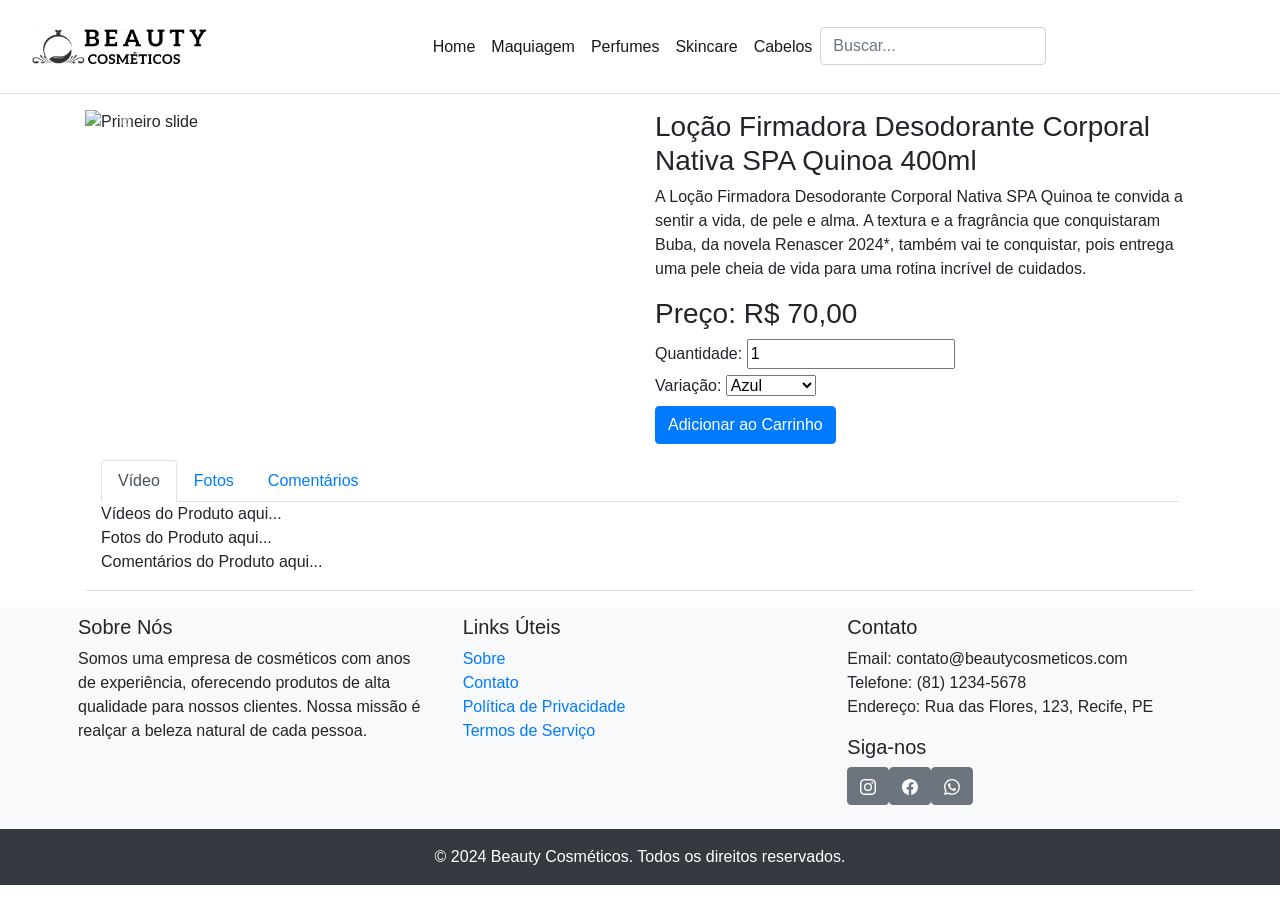
==== product-1.html @ da241781 "Adicionando barra navegavel e links" ====
<!DOCTYPE html>
<html lang="pt-br">
<head>
  <meta charset="UTF-8">
  <meta name="viewport" content="width=device-width, initial-scale=1.0">
  <title>Página do Produto</title>
  <script src="https://code.jquery.com/jquery-3.5.1.slim.min.js"></script>
  <script src="https://cdn.jsdelivr.net/npm/@popperjs/core@2.5.4/dist/umd/popper.min.js"></script>
  <script src="https://stackpath.bootstrapcdn.com/bootstrap/4.5.2/js/bootstrap.min.js"></script>
  <!-- Inclua o link para o Bootstrap CSS -->
  <link rel="stylesheet" href="https://stackpath.bootstrapcdn.com/bootstrap/4.5.2/css/bootstrap.min.css">
  <!-- Inclua o link para o seu arquivo CSS personalizado -->
  <link rel="stylesheet" href="style.css">
</head>

<body>  
    <header class="p-3 mb-3 border-bottom">
        <nav class="navbar navbar-expand-sm navbar-light bg-ligth">
            <a href="#" class="navbar-brand mb-0 h1">
                <img class="d-line-block aling-top" 
                src="/img/logo.png" width="175" height="35" alt="Beauty Cosméticos">
            </a>
            <div class="collapse.navbar-collapse mx-auto" id="navbarNav"> 
                <ul class="navbar-nav">
                    <li class="nav-itm active">
                        <a href="/index.html" class="nav-link active">Home</a>
                    </li>
                    <li class="nav-itm active">
                        <a href="#" class="nav-link">Maquiagem</a>
                    </li>
                    <li class="nav-itm active">
                        <a href="#" class="nav-link">Perfumes</a>
                    </li>
                    <li class="nav-itm active">
                        <a href="#" class="nav-link">Skincare</a>
                    </li>
                    <li class="nav-itm active">
                        <a href="#" class="nav-link">Cabelos</a>
                    </li>

                <form class="buscar" role="search">
                    <input type="search" class="form-control" placeholder="Buscar..." aria-label="Buscar">
                </form>
                </ul>
            </div>
        </nav>
    </header>


    <div class="container">
        <div class="row">
            <div class="col-md-6 ">
            <div id="carouselExampleIndicators" class="carousel slide" data-ride="carousel">
                <div class="carousel-inner">
                <div class="carousel-item active">
                    <img class="d-block w-20" src="/img/maebffb.png" alt="Primeiro slide">
                </div>
                <div class="carousel-item">
                    <img class="d-block w-50" src="img/Kit siage.jpeg" alt="Segundo slide">
                </div>
                <div class="carousel-item">
                    <img class="d-block w-50" src="img/mamaebebe.jpg" alt="Terceiro slide">
                </div>
                </div>
                <a class="carousel-control-prev" href="#carouselExampleIndicators" role="button" data-slide="prev">
                <span class="carousel-control-prev-icon" aria-hidden="true"></span>
                <span class="sr-only">Anterior</span>
                </a>
                <a class="carousel-control-next" href="#carouselExampleIndicators" role="button" data-slide="next">
                <span class="carousel-control-next-icon" aria-hidden="true"></span>
                <span class="sr-only">Próximo</span>
                </a>
            </div>
            </div>
            <div class="col-md-6">
            <div class="panel panel-default">
                <div class="panel-body">
                <h3>Loção Firmadora Desodorante Corporal Nativa SPA Quinoa 400ml</h3  >
                <p>A Loção Firmadora Desodorante Corporal Nativa SPA Quinoa te convida a sentir a vida, de pele e alma. A textura e a fragrância que conquistaram Buba, da novela Renascer 2024*, também vai te conquistar, pois entrega uma pele cheia de vida para uma rotina incrível de cuidados.</p>
                </div>
            </div>
            <div>
                <h3>Preço: R$ 70,00</h3>
                <div>
                <label for="quantidade">Quantidade:</label>
                <input type="number" id="quantidade" value="1" min="1">
                </div>
                <div>
                <label for="cor">Variação:</label>
                <select id="cor">
                    <option value="azul">Azul</option>
                    <option value="vermelho">Vermelho</option>
                    <option value="verde">Verde</option>
                </select>
                </div>
                <button id="adicionarCarrinho" class="btn btn-primary">Adicionar ao Carrinho</button>
            </div>
            </div>
        </div>

        <div class="p-3 mb-3 border-bottom">
            <ul class="nav nav-tabs">
            <li class="nav-item">
                <a class="nav-link active" href="#video">Vídeo</a>
            </li>
            <li class="nav-item">
                <a class="nav-link" href="#foto">Fotos</a>
            </li>
            <li class="nav-item">
                <a class="nav-link" href="#comentarios">Comentários</a>
            </li>
            </ul>
            <div id="video" class="content">
            Vídeos do Produto aqui...
            </div>
            <div id="foto" class="content">
            Fotos do Produto aqui...
            </div>
            <div id="comentarios" class="content">
            Comentários do Produto aqui...
            </div>
        </div>
    </div>

    <script src="/js/teste.js"></script>
    <script src="https://cdn.jsdelivr.net/npm/bootstrap@5.3.3/dist/js/bootstrap.bundle.min.js" integrity="sha384-YvpcrYf0tY3lHB60NNkmXc5s9fDVZLESaAA55NDzOxhy9GkcIdslK1eN7N6jIeHz" crossorigin="anonymous"></script>
</body>

<footer class="bg-light">
    <div class="container p-2">
        <div class="row">
            <!-- Sobre a empresa -->
            <div class="col-md-4">
                <h5>Sobre Nós</h5>
                <p>Somos uma empresa de cosméticos com anos de experiência, oferecendo produtos de alta qualidade para nossos clientes. Nossa missão é realçar a beleza natural de cada pessoa.</p>
            </div>
            
            <!-- Links úteis -->
            <div class="col-md-4">
                <h5>Links Úteis</h5>
                <ul class="list-unstyled">
                    <li><a href="#">Sobre</a></li>
                    <li><a href="#">Contato</a></li>
                    <li><a href="#">Política de Privacidade</a></li>
                    <li><a href="#">Termos de Serviço</a></li>
                </ul>
            </div>
            
            <!-- Informações de contato -->
            <div class="col-md-4">
                <h5>Contato</h5>
                <ul class="list-unstyled">
                    <li>Email: contato@beautycosmeticos.com</li>
                    <li>Telefone: (81) 1234-5678</li>
                    <li>Endereço: Rua das Flores, 123, Recife, PE</li>
                </ul>
                
                <!-- Redes Sociais -->
                <h5>Siga-nos</h5>
                <ul class="list-unstyled d-flex">
                    <li><button type="button" class="btn btn-secondary me-2">
                        <svg xmlns="http://www.w3.org/2000/svg" width="16" height="16" fill="currentColor" class="bi bi-instagram" viewBox="0 0 16 16">
                        <path d="M8 0C5.829 0 5.556.01 4.703.048 3.85.088 3.269.222 2.76.42a3.9 3.9 0 0 0-1.417.923A3.9 3.9 0 0 0 .42 2.76C.222 3.268.087 3.85.048 4.7.01 5.555 0 5.827 0 8.001c0 2.172.01 2.444.048 3.297.04.852.174 1.433.372 1.942.205.526.478.972.923 1.417.444.445.89.719 1.416.923.51.198 1.09.333 1.942.372C5.555 15.99 5.827 16 8 16s2.444-.01 3.298-.048c.851-.04 1.434-.174 1.943-.372a3.9 3.9 0 0 0 1.416-.923c.445-.445.718-.891.923-1.417.197-.509.332-1.09.372-1.942C15.99 10.445 16 10.173 16 8s-.01-2.445-.048-3.299c-.04-.851-.175-1.433-.372-1.941a3.9 3.9 0 0 0-.923-1.417A3.9 3.9 0 0 0 13.24.42c-.51-.198-1.092-.333-1.943-.372C10.443.01 10.172 0 7.998 0zm-.717 1.442h.718c2.136 0 2.389.007 3.232.046.78.035 1.204.166 1.486.275.373.145.64.319.92.599s.453.546.598.92c.11.281.24.705.275 1.485.039.843.047 1.096.047 3.231s-.008 2.389-.047 3.232c-.035.78-.166 1.203-.275 1.485a2.5 2.5 0 0 1-.599.919c-.28.28-.546.453-.92.598-.28.11-.704.24-1.485.276-.843.038-1.096.047-3.232.047s-2.39-.009-3.233-.047c-.78-.036-1.203-.166-1.485-.276a2.5 2.5 0 0 1-.92-.598 2.5 2.5 0 0 1-.6-.92c-.109-.281-.24-.705-.275-1.485-.038-.843-.046-1.096-.046-3.233s.008-2.388.046-3.231c.036-.78.166-1.204.276-1.486.145-.373.319-.64.599-.92s.546-.453.92-.598c.282-.11.705-.24 1.485-.276.738-.034 1.024-.044 2.515-.045zm4.988 1.328a.96.96 0 1 0 0 1.92.96.96 0 0 0 0-1.92m-4.27 1.122a4.109 4.109 0 1 0 0 8.217 4.109 4.109 0 0 0 0-8.217m0 1.441a2.667 2.667 0 1 1 0 5.334 2.667 2.667 0 0 1 0-5.334"></path>
                        </svg>
                    </button></li>

                    <li><button type="button" class="btn btn-secondary me-2">
                        <svg xmlns="http://www.w3.org/2000/svg" width="16" height="16" fill="currentColor" class="bi bi-facebook" viewBox="0 0 16 16">
                        <path d="M16 8.049c0-4.446-3.582-8.05-8-8.05C3.58 0-.002 3.603-.002 8.05c0 4.017 2.926 7.347 6.75 7.951v-5.625h-2.03V8.05H6.75V6.275c0-2.017 1.195-3.131 3.022-3.131.876 0 1.791.157 1.791.157v1.98h-1.009c-.993 0-1.303.621-1.303 1.258v1.51h2.218l-.354 2.326H9.25V16c3.824-.604 6.75-3.934 6.75-7.951"></path>
                        </svg>
                    </button></li>

                    <li><button type="button" class="btn btn-secondary me-2">
                        <svg xmlns="http://www.w3.org/2000/svg" width="16" height="16" fill="currentColor" class="bi bi-whatsapp" viewBox="0 0 16 16">
                        <path d="M13.601 2.326A7.85 7.85 0 0 0 7.994 0C3.627 0 .068 3.558.064 7.926c0 1.399.366 2.76 1.057 3.965L0 16l4.204-1.102a7.9 7.9 0 0 0 3.79.965h.004c4.368 0 7.926-3.558 7.93-7.93A7.9 7.9 0 0 0 13.6 2.326zM7.994 14.521a6.6 6.6 0 0 1-3.356-.92l-.24-.144-2.494.654.666-2.433-.156-.251a6.56 6.56 0 0 1-1.007-3.505c0-3.626 2.957-6.584 6.591-6.584a6.56 6.56 0 0 1 4.66 1.931 6.56 6.56 0 0 1 1.928 4.66c-.004 3.639-2.961 6.592-6.592 6.592m3.615-4.934c-.197-.099-1.17-.578-1.353-.646-.182-.065-.315-.099-.445.099-.133.197-.513.646-.627.775-.114.133-.232.148-.43.05-.197-.1-.836-.308-1.592-.985-.59-.525-.985-1.175-1.103-1.372-.114-.198-.011-.304.088-.403.087-.088.197-.232.296-.346.1-.114.133-.198.198-.33.065-.134.034-.248-.015-.347-.05-.099-.445-1.076-.612-1.47-.16-.389-.323-.335-.445-.34-.114-.007-.247-.007-.38-.007a.73.73 0 0 0-.529.247c-.182.198-.691.677-.691 1.654s.71 1.916.81 2.049c.098.133 1.394 2.132 3.383 2.992.47.205.84.326 1.129.418.475.152.904.129 1.246.08.38-.058 1.171-.48 1.338-.943.164-.464.164-.86.114-.943-.049-.084-.182-.133-.38-.232"></path>
                        </svg>
                    </button></li>
                </ul>
            </div>
        </div>
    </div>
        
    <!-- Direitos Autorais -->
    <div class="text-center p-3 bg-dark text-white">
        &copy; 2024 Beauty Cosméticos. Todos os direitos reservados.
    </div>
</footer>
</html>
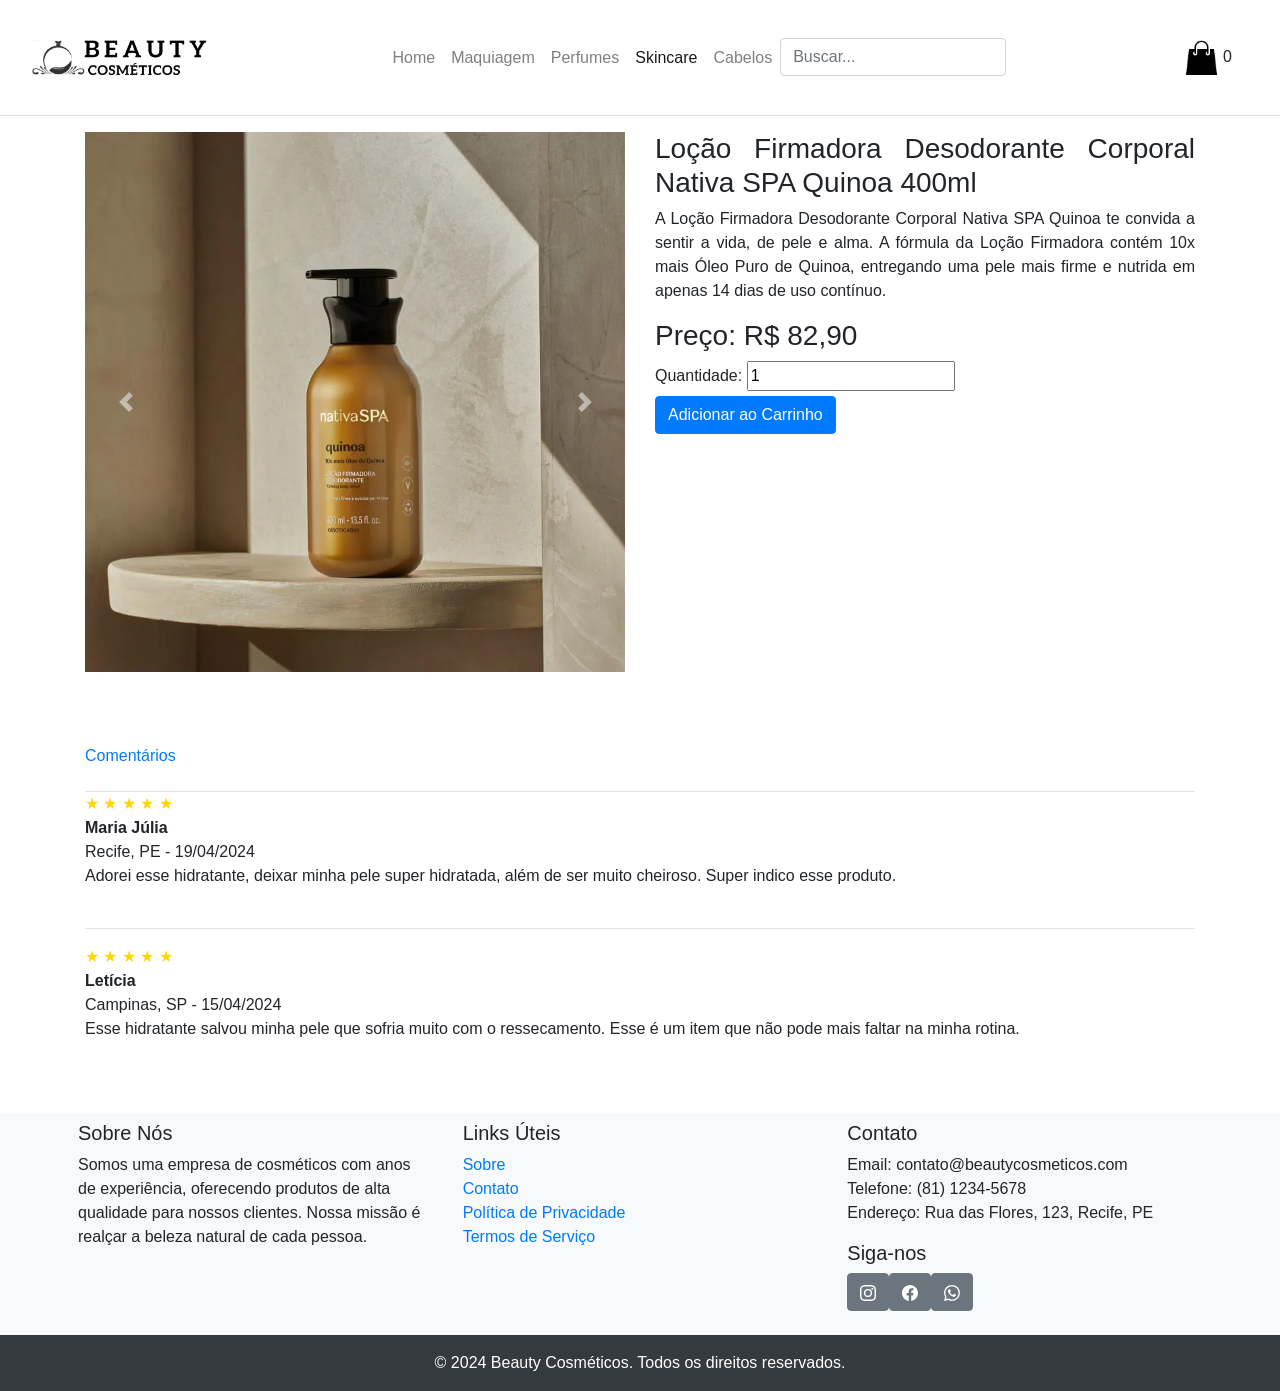
==== commit c252b680: "carrinho de compras + glass mode" ====
--- a/product-1.html
+++ b/product-1.html
@@ -1,188 +1,213 @@
 <!DOCTYPE html>
 <html lang="pt-br">
-<head>
-  <meta charset="UTF-8">
-  <meta name="viewport" content="width=device-width, initial-scale=1.0">
-  <title>Página do Produto</title>
-  <script src="https://code.jquery.com/jquery-3.5.1.slim.min.js"></script>
-  <script src="https://cdn.jsdelivr.net/npm/@popperjs/core@2.5.4/dist/umd/popper.min.js"></script>
-  <script src="https://stackpath.bootstrapcdn.com/bootstrap/4.5.2/js/bootstrap.min.js"></script>
-  <!-- Inclua o link para o Bootstrap CSS -->
-  <link rel="stylesheet" href="https://stackpath.bootstrapcdn.com/bootstrap/4.5.2/css/bootstrap.min.css">
-  <!-- Inclua o link para o seu arquivo CSS personalizado -->
-  <link rel="stylesheet" href="style.css">
-</head>
-
-<body>  
-    <header class="p-3 mb-3 border-bottom">
-        <nav class="navbar navbar-expand-sm navbar-light bg-ligth">
-            <a href="#" class="navbar-brand mb-0 h1">
-                <img class="d-line-block aling-top" 
-                src="/img/logo.png" width="175" height="35" alt="Beauty Cosméticos">
-            </a>
-            <div class="collapse.navbar-collapse mx-auto" id="navbarNav"> 
-                <ul class="navbar-nav">
-                    <li class="nav-itm active">
-                        <a href="/index.html" class="nav-link active">Home</a>
+    <head>
+        <meta charset="UTF-8">
+        <meta name="viewport" content="width=device-width, initial-scale=1.0">
+        <title>Página do Produto</title>
+        <link rel="stylesheet" href="https://stackpath.bootstrapcdn.com/bootstrap/4.5.2/css/bootstrap.min.css">
+        <link rel="stylesheet" href="/css/styles.css">
+    </head>
+
+    <body> 
+        <header class="p-3 mb-3 border-bottom">
+            <nav class="navbar navbar-expand-sm navbar-light bg-ligth">
+                <a href="/index.html" class="navbar-brand mb-0 h1">
+                    <img class="d-inline-block align-top" src="/img/logo.png" width="175" height="35" alt="Beauty Cosméticos">
+                </a>
+        
+                <!-- Centraliza o menu de navegação -->
+                <div class="collapse navbar-collapse justify-content-center" id="navbarNav">
+                    <ul class="navbar-nav">
+                        <li class="nav-item ">
+                            <a href="/index.html" class="nav-link">Home</a>
+                        </li>
+                        <li class="nav-item">
+                            <a href="#" class="nav-link">Maquiagem</a>
+                        </li>
+                        <li class="nav-item">
+                            <a href="#" class="nav-link">Perfumes</a>
+                        </li>
+                        <li class="nav-item active">
+                            <a href="#" class="nav-link active">Skincare</a>
+                        </li>
+                        <li class="nav-item">
+                            <a href="#" class="nav-link">Cabelos</a>
+                        </li>
+                        <li>
+                            <form class="buscar" role="search">
+                                <input type="search" class="form-control" placeholder="Buscar..." aria-label="Buscar">
+                            </form>
+                        </li>
+                    </ul>
+                </div>
+        
+                <!-- Ícone da sacola de compras posicionado no canto superior direito -->
+                <div id="cart-icon" class="top-0 end-0 p-3">
+                    <img src="/img/sacola-de-compras-50-esc.png" width="35" height="35" alt="Sacola de Compras">
+                    <span id="cart-total">0</span>
+                </div>
+            </nav>
+        </header>
+        
+         
+
+        <div class="container"> 
+            <div class="row">
+                <div class="col-md-6">
+                    <div id="carouselExampleIndicators" class="carousel slide" data-ride="carousel">
+                        <div class="carousel-inner">  
+                        <div class="carousel-item active">
+                            <img class="d-block w-100" src="img/quinoa1.png" alt="Primeiro slide">
+                        </div>
+                        <div class="carousel-item">
+                            <img class="d-block w-100" src="img/quinoa2.png" alt="Segundo slide">
+                        </div>
+                        <div class="carousel-item">
+                            <img class="d-block w-100" src="img/quinoa3.png" alt="Terceiro slide">
+                        </div>
+                        </div>
+                        <a class="carousel-control-prev" href="#carouselExampleIndicators" role="button" data-slide="prev">
+                        <span class="carousel-control-prev-icon" aria-hidden="true"></span>
+                        <span class="sr-only">Anterior</span>
+                        </a>
+                        <a class="carousel-control-next" href="#carouselExampleIndicators" role="button" data-slide="next">
+                        <span class="carousel-control-next-icon" aria-hidden="true"></span>
+                        <span class="sr-only">Próximo</span>
+                        </a>
+                    </div>
+                </div>
+            <div class="col-md-6">
+                <div class="panel panel-default">
+                    <div class="panel-body">
+                        <h3>Loção Firmadora Desodorante Corporal Nativa SPA Quinoa 400ml</h3  >
+                        <p>A Loção Firmadora Desodorante Corporal Nativa SPA Quinoa te convida a sentir a vida, de pele e alma.
+                            A fórmula da Loção Firmadora contém 10x mais Óleo Puro de Quinoa, entregando uma pele mais firme e nutrida em apenas 14 dias de uso contínuo.
+                        </p>
+                    </div>
+                </div>
+                <div>
+                    <h3>Preço: R$ 82,90</h3>
+                    <div>
+                        <label for="quantidade">Quantidade:</label>
+                        <input type="number" id="quantidade" value="1" min="1">
+                    </div>
+                    <button id="adicionarCarrinho" class="btn btn-primary">Adicionar ao Carrinho</button>
+                </div>
+                </div>
+            </div> 
+            <br><br><br>  
+            <div>
+                <ul class="nav nav-tabs">
+                    <li class="nav-item">
+                        <a class="#" href="#comentarios">Comentários</a>
+                        <br><br>
                     </li>
-                    <li class="nav-itm active">
-                        <a href="#" class="nav-link">Maquiagem</a>
-                    </li>
-                    <li class="nav-itm active">
-                        <a href="#" class="nav-link">Perfumes</a>
-                    </li>
-                    <li class="nav-itm active">
-                        <a href="#" class="nav-link">Skincare</a>
-                    </li>
-                    <li class="nav-itm active">
-                        <a href="#" class="nav-link">Cabelos</a>
-                    </li>
-
-                <form class="buscar" role="search">
-                    <input type="search" class="form-control" placeholder="Buscar..." aria-label="Buscar">
-                </form>
                 </ul>
-            </div>
-        </nav>
-    </header>
-
-
-    <div class="container">
-        <div class="row">
-            <div class="col-md-6 ">
-            <div id="carouselExampleIndicators" class="carousel slide" data-ride="carousel">
-                <div class="carousel-inner">
-                <div class="carousel-item active">
-                    <img class="d-block w-20" src="/img/maebffb.png" alt="Primeiro slide">
-                </div>
-                <div class="carousel-item">
-                    <img class="d-block w-50" src="img/Kit siage.jpeg" alt="Segundo slide">
-                </div>
-                <div class="carousel-item">
-                    <img class="d-block w-50" src="img/mamaebebe.jpg" alt="Terceiro slide">
-                </div>
-                </div>
-                <a class="carousel-control-prev" href="#carouselExampleIndicators" role="button" data-slide="prev">
-                <span class="carousel-control-prev-icon" aria-hidden="true"></span>
-                <span class="sr-only">Anterior</span>
-                </a>
-                <a class="carousel-control-next" href="#carouselExampleIndicators" role="button" data-slide="next">
-                <span class="carousel-control-next-icon" aria-hidden="true"></span>
-                <span class="sr-only">Próximo</span>
-                </a>
-            </div>
-            </div>
-            <div class="col-md-6">
-            <div class="panel panel-default">
-                <div class="panel-body">
-                <h3>Loção Firmadora Desodorante Corporal Nativa SPA Quinoa 400ml</h3  >
-                <p>A Loção Firmadora Desodorante Corporal Nativa SPA Quinoa te convida a sentir a vida, de pele e alma. A textura e a fragrância que conquistaram Buba, da novela Renascer 2024*, também vai te conquistar, pois entrega uma pele cheia de vida para uma rotina incrível de cuidados.</p>
-                </div>
-            </div>
-            <div>
-                <h3>Preço: R$ 70,00</h3>
-                <div>
-                <label for="quantidade">Quantidade:</label>
-                <input type="number" id="quantidade" value="1" min="1">
-                </div>
-                <div>
-                <label for="cor">Variação:</label>
-                <select id="cor">
-                    <option value="azul">Azul</option>
-                    <option value="vermelho">Vermelho</option>
-                    <option value="verde">Verde</option>
-                </select>
-                </div>
-                <button id="adicionarCarrinho" class="btn btn-primary">Adicionar ao Carrinho</button>
-            </div>
+                <div id="comentarios" class="content">
+                    <div class="rating">
+                        <span class="star rated">&#9733;</span>
+                        <span class="star rated">&#9733;</span>
+                        <span class="star rated">&#9733;</span>
+                        <span class="star rated">&#9733;</span>
+                        <span class="star rated">&#9733;</span>
+                    </div>
+                    <i class="glyphicon glyphicon-thumbs-up"></i>
+                    <strong>Maria Júlia</strong>
+                    <br>
+                    Recife, PE - 19/04/2024
+                    <br>
+                    Adorei esse hidratante, deixar minha pele super hidratada, além de ser muito cheiroso. Super indico esse produto.
+                </div>
+                <br>
+
+                <hr>
+
+                <div id="comentarios" class="content">
+                    <div class="rating">
+                        <span class="star rated">&#9733;</span>
+                        <span class="star rated">&#9733;</span>
+                        <span class="star rated">&#9733;</span>
+                        <span class="star rated">&#9733;</span>
+                        <span class="star rated">&#9733;</span>
+                    </div>
+                    <strong>Letícia </strong>
+                    <br>
+                    Campinas, SP - 15/04/2024
+                    <br>
+                    Esse hidratante salvou minha pele que sofria muito com o ressecamento. Esse é um item que não pode mais faltar na minha rotina.
+                    <br><br><br><br>
+                </div>
             </div>
         </div>
-
-        <div class="p-3 mb-3 border-bottom">
-            <ul class="nav nav-tabs">
-            <li class="nav-item">
-                <a class="nav-link active" href="#video">Vídeo</a>
-            </li>
-            <li class="nav-item">
-                <a class="nav-link" href="#foto">Fotos</a>
-            </li>
-            <li class="nav-item">
-                <a class="nav-link" href="#comentarios">Comentários</a>
-            </li>
-            </ul>
-            <div id="video" class="content">
-            Vídeos do Produto aqui...
-            </div>
-            <div id="foto" class="content">
-            Fotos do Produto aqui...
-            </div>
-            <div id="comentarios" class="content">
-            Comentários do Produto aqui...
+        <!-----------Importando o JavaScript----------->
+        <script src="/js/script.js"></script>
+        <script src="js/events.js"></script>
+        <script src="js/cart.js"></script>
+        <script src="js/comments.js"></script>
+        <script src="https://code.jquery.com/jquery-3.5.1.slim.min.js"></script>
+        <script src="https://cdn.jsdelivr.net/npm/@popperjs/core@2.5.4/dist/umd/popper.min.js"></script>
+        <script src="https://stackpath.bootstrapcdn.com/bootstrap/4.5.2/js/bootstrap.min.js"></script>
+        <script src="/js/script.js"></script>
+    </body>
+
+    <footer class="bg-light">
+        <div class="container p-2">
+            <div class="row">
+                <!-- Sobre a empresa -->
+                <div class="col-md-4">
+                    <h5>Sobre Nós</h5>
+                    <p>Somos uma empresa de cosméticos com anos de experiência, oferecendo produtos de alta qualidade para nossos clientes. Nossa missão é realçar a beleza natural de cada pessoa.</p>
+                </div>
+                
+                <!-- Links úteis -->
+                <div class="col-md-4">
+                    <h5>Links Úteis</h5>
+                    <ul class="list-unstyled">
+                        <li><a href="#">Sobre</a></li>
+                        <li><a href="#">Contato</a></li>
+                        <li><a href="#">Política de Privacidade</a></li>
+                        <li><a href="#">Termos de Serviço</a></li>
+                    </ul>
+                </div>
+                
+                <!-- Informações de contato -->
+                <div class="col-md-4">
+                    <h5>Contato</h5>
+                    <ul class="list-unstyled">
+                        <li>Email: contato@beautycosmeticos.com</li>
+                        <li>Telefone: (81) 1234-5678</li>
+                        <li>Endereço: Rua das Flores, 123, Recife, PE</li>
+                    </ul>
+                    
+                    <!-- Redes Sociais -->
+                    <h5>Siga-nos</h5>
+                    <ul class="list-unstyled d-flex">
+                        <li><button type="button" class="btn btn-secondary me-2">
+                            <svg xmlns="http://www.w3.org/2000/svg" width="16" height="16" fill="currentColor" class="bi bi-instagram" viewBox="0 0 16 16">
+                            <path d="M8 0C5.829 0 5.556.01 4.703.048 3.85.088 3.269.222 2.76.42a3.9 3.9 0 0 0-1.417.923A3.9 3.9 0 0 0 .42 2.76C.222 3.268.087 3.85.048 4.7.01 5.555 0 5.827 0 8.001c0 2.172.01 2.444.048 3.297.04.852.174 1.433.372 1.942.205.526.478.972.923 1.417.444.445.89.719 1.416.923.51.198 1.09.333 1.942.372C5.555 15.99 5.827 16 8 16s2.444-.01 3.298-.048c.851-.04 1.434-.174 1.943-.372a3.9 3.9 0 0 0 1.416-.923c.445-.445.718-.891.923-1.417.197-.509.332-1.09.372-1.942C15.99 10.445 16 10.173 16 8s-.01-2.445-.048-3.299c-.04-.851-.175-1.433-.372-1.941a3.9 3.9 0 0 0-.923-1.417A3.9 3.9 0 0 0 13.24.42c-.51-.198-1.092-.333-1.943-.372C10.443.01 10.172 0 7.998 0zm-.717 1.442h.718c2.136 0 2.389.007 3.232.046.78.035 1.204.166 1.486.275.373.145.64.319.92.599s.453.546.598.92c.11.281.24.705.275 1.485.039.843.047 1.096.047 3.231s-.008 2.389-.047 3.232c-.035.78-.166 1.203-.275 1.485a2.5 2.5 0 0 1-.599.919c-.28.28-.546.453-.92.598-.28.11-.704.24-1.485.276-.843.038-1.096.047-3.232.047s-2.39-.009-3.233-.047c-.78-.036-1.203-.166-1.485-.276a2.5 2.5 0 0 1-.92-.598 2.5 2.5 0 0 1-.6-.92c-.109-.281-.24-.705-.275-1.485-.038-.843-.046-1.096-.046-3.233s.008-2.388.046-3.231c.036-.78.166-1.204.276-1.486.145-.373.319-.64.599-.92s.546-.453.92-.598c.282-.11.705-.24 1.485-.276.738-.034 1.024-.044 2.515-.045zm4.988 1.328a.96.96 0 1 0 0 1.92.96.96 0 0 0 0-1.92m-4.27 1.122a4.109 4.109 0 1 0 0 8.217 4.109 4.109 0 0 0 0-8.217m0 1.441a2.667 2.667 0 1 1 0 5.334 2.667 2.667 0 0 1 0-5.334"></path>
+                            </svg>
+                        </button></li>
+
+                        <li><button type="button" class="btn btn-secondary me-2">
+                            <svg xmlns="http://www.w3.org/2000/svg" width="16" height="16" fill="currentColor" class="bi bi-facebook" viewBox="0 0 16 16">
+                            <path d="M16 8.049c0-4.446-3.582-8.05-8-8.05C3.58 0-.002 3.603-.002 8.05c0 4.017 2.926 7.347 6.75 7.951v-5.625h-2.03V8.05H6.75V6.275c0-2.017 1.195-3.131 3.022-3.131.876 0 1.791.157 1.791.157v1.98h-1.009c-.993 0-1.303.621-1.303 1.258v1.51h2.218l-.354 2.326H9.25V16c3.824-.604 6.75-3.934 6.75-7.951"></path>
+                            </svg>
+                        </button></li>
+
+                        <li><button type="button" class="btn btn-secondary me-2">
+                            <svg xmlns="http://www.w3.org/2000/svg" width="16" height="16" fill="currentColor" class="bi bi-whatsapp" viewBox="0 0 16 16">
+                            <path d="M13.601 2.326A7.85 7.85 0 0 0 7.994 0C3.627 0 .068 3.558.064 7.926c0 1.399.366 2.76 1.057 3.965L0 16l4.204-1.102a7.9 7.9 0 0 0 3.79.965h.004c4.368 0 7.926-3.558 7.93-7.93A7.9 7.9 0 0 0 13.6 2.326zM7.994 14.521a6.6 6.6 0 0 1-3.356-.92l-.24-.144-2.494.654.666-2.433-.156-.251a6.56 6.56 0 0 1-1.007-3.505c0-3.626 2.957-6.584 6.591-6.584a6.56 6.56 0 0 1 4.66 1.931 6.56 6.56 0 0 1 1.928 4.66c-.004 3.639-2.961 6.592-6.592 6.592m3.615-4.934c-.197-.099-1.17-.578-1.353-.646-.182-.065-.315-.099-.445.099-.133.197-.513.646-.627.775-.114.133-.232.148-.43.05-.197-.1-.836-.308-1.592-.985-.59-.525-.985-1.175-1.103-1.372-.114-.198-.011-.304.088-.403.087-.088.197-.232.296-.346.1-.114.133-.198.198-.33.065-.134.034-.248-.015-.347-.05-.099-.445-1.076-.612-1.47-.16-.389-.323-.335-.445-.34-.114-.007-.247-.007-.38-.007a.73.73 0 0 0-.529.247c-.182.198-.691.677-.691 1.654s.71 1.916.81 2.049c.098.133 1.394 2.132 3.383 2.992.47.205.84.326 1.129.418.475.152.904.129 1.246.08.38-.058 1.171-.48 1.338-.943.164-.464.164-.86.114-.943-.049-.084-.182-.133-.38-.232"></path>
+                            </svg>
+                        </button></li>
+                    </ul>
+                </div>
             </div>
         </div>
-    </div>
-
-    <script src="/js/teste.js"></script>
-    <script src="https://cdn.jsdelivr.net/npm/bootstrap@5.3.3/dist/js/bootstrap.bundle.min.js" integrity="sha384-YvpcrYf0tY3lHB60NNkmXc5s9fDVZLESaAA55NDzOxhy9GkcIdslK1eN7N6jIeHz" crossorigin="anonymous"></script>
-</body>
-
-<footer class="bg-light">
-    <div class="container p-2">
-        <div class="row">
-            <!-- Sobre a empresa -->
-            <div class="col-md-4">
-                <h5>Sobre Nós</h5>
-                <p>Somos uma empresa de cosméticos com anos de experiência, oferecendo produtos de alta qualidade para nossos clientes. Nossa missão é realçar a beleza natural de cada pessoa.</p>
-            </div>
             
-            <!-- Links úteis -->
-            <div class="col-md-4">
-                <h5>Links Úteis</h5>
-                <ul class="list-unstyled">
-                    <li><a href="#">Sobre</a></li>
-                    <li><a href="#">Contato</a></li>
-                    <li><a href="#">Política de Privacidade</a></li>
-                    <li><a href="#">Termos de Serviço</a></li>
-                </ul>
-            </div>
-            
-            <!-- Informações de contato -->
-            <div class="col-md-4">
-                <h5>Contato</h5>
-                <ul class="list-unstyled">
-                    <li>Email: contato@beautycosmeticos.com</li>
-                    <li>Telefone: (81) 1234-5678</li>
-                    <li>Endereço: Rua das Flores, 123, Recife, PE</li>
-                </ul>
-                
-                <!-- Redes Sociais -->
-                <h5>Siga-nos</h5>
-                <ul class="list-unstyled d-flex">
-                    <li><button type="button" class="btn btn-secondary me-2">
-                        <svg xmlns="http://www.w3.org/2000/svg" width="16" height="16" fill="currentColor" class="bi bi-instagram" viewBox="0 0 16 16">
-                        <path d="M8 0C5.829 0 5.556.01 4.703.048 3.85.088 3.269.222 2.76.42a3.9 3.9 0 0 0-1.417.923A3.9 3.9 0 0 0 .42 2.76C.222 3.268.087 3.85.048 4.7.01 5.555 0 5.827 0 8.001c0 2.172.01 2.444.048 3.297.04.852.174 1.433.372 1.942.205.526.478.972.923 1.417.444.445.89.719 1.416.923.51.198 1.09.333 1.942.372C5.555 15.99 5.827 16 8 16s2.444-.01 3.298-.048c.851-.04 1.434-.174 1.943-.372a3.9 3.9 0 0 0 1.416-.923c.445-.445.718-.891.923-1.417.197-.509.332-1.09.372-1.942C15.99 10.445 16 10.173 16 8s-.01-2.445-.048-3.299c-.04-.851-.175-1.433-.372-1.941a3.9 3.9 0 0 0-.923-1.417A3.9 3.9 0 0 0 13.24.42c-.51-.198-1.092-.333-1.943-.372C10.443.01 10.172 0 7.998 0zm-.717 1.442h.718c2.136 0 2.389.007 3.232.046.78.035 1.204.166 1.486.275.373.145.64.319.92.599s.453.546.598.92c.11.281.24.705.275 1.485.039.843.047 1.096.047 3.231s-.008 2.389-.047 3.232c-.035.78-.166 1.203-.275 1.485a2.5 2.5 0 0 1-.599.919c-.28.28-.546.453-.92.598-.28.11-.704.24-1.485.276-.843.038-1.096.047-3.232.047s-2.39-.009-3.233-.047c-.78-.036-1.203-.166-1.485-.276a2.5 2.5 0 0 1-.92-.598 2.5 2.5 0 0 1-.6-.92c-.109-.281-.24-.705-.275-1.485-.038-.843-.046-1.096-.046-3.233s.008-2.388.046-3.231c.036-.78.166-1.204.276-1.486.145-.373.319-.64.599-.92s.546-.453.92-.598c.282-.11.705-.24 1.485-.276.738-.034 1.024-.044 2.515-.045zm4.988 1.328a.96.96 0 1 0 0 1.92.96.96 0 0 0 0-1.92m-4.27 1.122a4.109 4.109 0 1 0 0 8.217 4.109 4.109 0 0 0 0-8.217m0 1.441a2.667 2.667 0 1 1 0 5.334 2.667 2.667 0 0 1 0-5.334"></path>
-                        </svg>
-                    </button></li>
-
-                    <li><button type="button" class="btn btn-secondary me-2">
-                        <svg xmlns="http://www.w3.org/2000/svg" width="16" height="16" fill="currentColor" class="bi bi-facebook" viewBox="0 0 16 16">
-                        <path d="M16 8.049c0-4.446-3.582-8.05-8-8.05C3.58 0-.002 3.603-.002 8.05c0 4.017 2.926 7.347 6.75 7.951v-5.625h-2.03V8.05H6.75V6.275c0-2.017 1.195-3.131 3.022-3.131.876 0 1.791.157 1.791.157v1.98h-1.009c-.993 0-1.303.621-1.303 1.258v1.51h2.218l-.354 2.326H9.25V16c3.824-.604 6.75-3.934 6.75-7.951"></path>
-                        </svg>
-                    </button></li>
-
-                    <li><button type="button" class="btn btn-secondary me-2">
-                        <svg xmlns="http://www.w3.org/2000/svg" width="16" height="16" fill="currentColor" class="bi bi-whatsapp" viewBox="0 0 16 16">
-                        <path d="M13.601 2.326A7.85 7.85 0 0 0 7.994 0C3.627 0 .068 3.558.064 7.926c0 1.399.366 2.76 1.057 3.965L0 16l4.204-1.102a7.9 7.9 0 0 0 3.79.965h.004c4.368 0 7.926-3.558 7.93-7.93A7.9 7.9 0 0 0 13.6 2.326zM7.994 14.521a6.6 6.6 0 0 1-3.356-.92l-.24-.144-2.494.654.666-2.433-.156-.251a6.56 6.56 0 0 1-1.007-3.505c0-3.626 2.957-6.584 6.591-6.584a6.56 6.56 0 0 1 4.66 1.931 6.56 6.56 0 0 1 1.928 4.66c-.004 3.639-2.961 6.592-6.592 6.592m3.615-4.934c-.197-.099-1.17-.578-1.353-.646-.182-.065-.315-.099-.445.099-.133.197-.513.646-.627.775-.114.133-.232.148-.43.05-.197-.1-.836-.308-1.592-.985-.59-.525-.985-1.175-1.103-1.372-.114-.198-.011-.304.088-.403.087-.088.197-.232.296-.346.1-.114.133-.198.198-.33.065-.134.034-.248-.015-.347-.05-.099-.445-1.076-.612-1.47-.16-.389-.323-.335-.445-.34-.114-.007-.247-.007-.38-.007a.73.73 0 0 0-.529.247c-.182.198-.691.677-.691 1.654s.71 1.916.81 2.049c.098.133 1.394 2.132 3.383 2.992.47.205.84.326 1.129.418.475.152.904.129 1.246.08.38-.058 1.171-.48 1.338-.943.164-.464.164-.86.114-.943-.049-.084-.182-.133-.38-.232"></path>
-                        </svg>
-                    </button></li>
-                </ul>
-            </div>
+        <!-- Direitos Autorais -->
+        <div class="text-center p-3 bg-dark text-white">
+            &copy; 2024 Beauty Cosméticos. Todos os direitos reservados.
         </div>
-    </div>
-        
-    <!-- Direitos Autorais -->
-    <div class="text-center p-3 bg-dark text-white">
-        &copy; 2024 Beauty Cosméticos. Todos os direitos reservados.
-    </div>
-</footer>
-</html>+        
+    </footer>
+</html>
--- a/css/styles.css
+++ b/css/styles.css
@@ -0,0 +1,116 @@
+/* Customisando o carrocel*/
+.c-item {
+  height: 480px;
+}
+
+.c-img {
+  height: 100%;
+  object-fit:fill;
+}
+
+.card{
+  margin-left: 20px;
+}
+
+.list-unstyled d-flex{
+  margin: 5px;
+}
+/*-----------------------*/
+
+body { 
+  background-image: url( 
+"https://img.freepik.com/free-vector/hand-painted-watercolor-pastel-sky-background_23-2148902771.jpg"); 
+  background-repeat: no-repeat; 
+  background-size: 100%; 
+  background-attachment: fixed;
+}
+
+header {
+  background-color: rgb(255, 255, 255, 0.7);
+}
+
+.products-card {
+  display: flex;
+  flex-wrap: wrap;
+  padding: 0px 40px 25px 40px;
+  justify-content: center;
+}
+
+.card { 
+  box-shadow: 0 0 5px 0;
+  background: inherit !important; 
+  backdrop-filter: blur(10px);
+}
+
+.product {
+  width: 200px;
+  margin-bottom: 20px;
+  text-align: center;
+}
+
+.product img {
+  width: 100%;
+}
+
+.add-to-cart {
+  background-color: #4CAF50;
+  border: none;
+  color: white;
+  padding: 10px 20px;
+  text-align: center;
+  text-decoration: none;
+  display: inline-block;
+  font-size: 16px;
+  margin-top: 10px;
+  cursor: pointer;
+  border-radius: 10px;
+}
+
+.add-to-cart:hover {
+  background-color: #45a049;
+}
+
+/* Modal da sacola de compras */
+.cart-overlay {
+  position: fixed;
+  top: 0;
+  left: 0;
+  width: 100%;
+  height: 100%;
+  background-color: rgba(0, 0, 0, 0.5);
+  display: none;
+  justify-content: center;
+  align-items: center;
+}
+
+.cart-modal {
+  background-color: white;
+  padding: 20px;
+  border-radius: 10px;
+  width: 300px;
+  text-align: center;
+}
+
+.cart-modal button {
+  margin-top: 10px;
+}
+
+.col-md-6 {
+  text-align: justify;
+  font-family: sans-serif;
+}
+
+.id {
+  text-align: justify;
+  font-family: sans-serif;
+}
+
+.star {
+font-size: 20px;
+cursor: pointer;
+}
+
+.star:hover,
+.rated {
+color: gold;
+}
